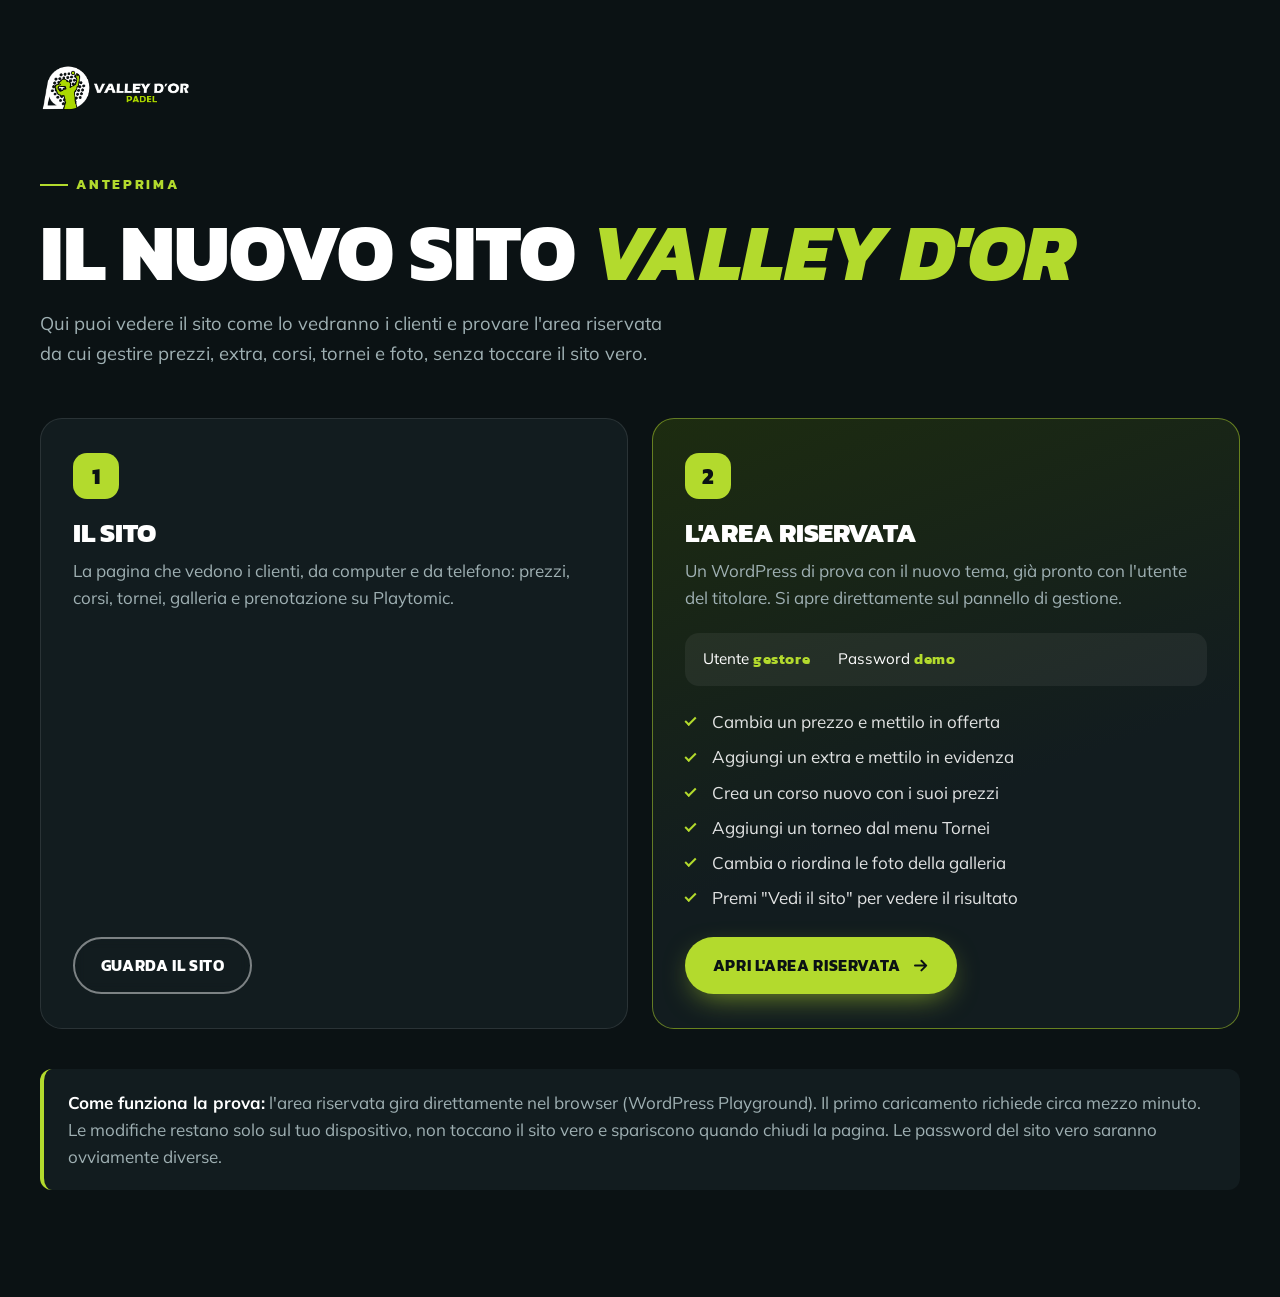
==== demo.html @ 62b8a95c "Anteprima per il proprietario: pagina demo e area riservata su Playground - demo.html: pagina da man" ====
<!doctype html>
<html lang="it">
<head>
  <meta charset="utf-8">
  <meta name="viewport" content="width=device-width, initial-scale=1">
  <title>Valley d'Or – anteprima del nuovo sito</title>
  <meta name="robots" content="noindex">
  <meta name="theme-color" content="#0b1214">
  <link rel="icon" href="img/favicon.png">
  <link rel="preconnect" href="https://fonts.googleapis.com">
  <link rel="preconnect" href="https://fonts.gstatic.com" crossorigin>
  <link href="https://fonts.googleapis.com/css2?family=Kanit:ital,wght@0,500;0,700;0,800;1,800&family=Mulish:wght@400;600;700&display=swap" rel="stylesheet">
  <link rel="stylesheet" href="css/style.css">
  <style>
    body { background: var(--ink); color: var(--white); }
    .demo { padding: 60px 0 90px; }
    .demo__logo { height: 56px; width: auto; margin-bottom: 50px; }
    .demo h1 { font-size: clamp(2.6rem, 7vw, 5rem); font-weight: 800; margin-bottom: 1rem; }
    .demo h1 em { color: var(--lime); }
    .demo__lead { max-width: 640px; font-size: 1.15rem; color: var(--muted-dark); margin: 0 0 50px; }
    .demo__grid { display: grid; grid-template-columns: repeat(auto-fit, minmax(300px, 1fr)); gap: 24px; }
    .demo__card {
      display: flex; flex-direction: column;
      padding: 34px 32px;
      border-radius: var(--radius);
      background: var(--ink-2);
      border: 1px solid var(--line);
    }
    .demo__card--hot { border-color: rgba(179, 218, 45, .5); background: linear-gradient(160deg, #1d2c10 0%, var(--ink-2) 60%); }
    .demo__num {
      display: grid; place-items: center;
      width: 46px; height: 46px; margin-bottom: 20px;
      border-radius: 14px;
      background: var(--lime); color: var(--ink);
      font: 800 1.4rem/1 var(--font-head);
    }
    .demo__card h2 { font-size: 1.7rem; margin-bottom: .6rem; }
    .demo__card p { color: var(--muted-dark); margin: 0 0 1.4rem; }
    .demo__card .btn { align-self: flex-start; margin-top: auto; }
    .demo__cred {
      display: flex; flex-wrap: wrap; gap: 10px 28px;
      margin: 0 0 1.4rem; padding: 14px 18px;
      border-radius: 14px;
      background: rgba(255, 255, 255, .06);
      font-size: .95rem;
    }
    .demo__cred b { color: var(--lime); font-family: var(--font-head); letter-spacing: .04em; }
    .demo__try { margin: 0 0 1.6rem; padding: 0; list-style: none; display: grid; gap: 8px; }
    .demo__try li { position: relative; padding-left: 1.6em; color: rgba(255, 255, 255, .88); }
    .demo__try li::before {
      content: ""; position: absolute; left: 0; top: .55em;
      width: 11px; height: 6px;
      border-left: 2.5px solid var(--lime); border-bottom: 2.5px solid var(--lime);
      transform: rotate(-45deg);
    }
    .demo__note {
      margin-top: 40px; padding: 20px 24px;
      border-left: 4px solid var(--lime); border-radius: 12px;
      background: var(--ink-2); color: var(--muted-dark);
    }
    .demo__note strong { color: var(--white); }
  </style>
</head>
<body>
  <main class="demo">
    <div class="wrap">
      <img src="img/logo.png" alt="Valley d'Or Padel" class="demo__logo">
      <p class="eyebrow" style="color: var(--lime)">Anteprima</p>
      <h1>Il nuovo sito <em>Valley d'Or</em></h1>
      <p class="demo__lead">Qui puoi vedere il sito come lo vedranno i clienti e provare l'area riservata da cui gestire prezzi, extra, corsi, tornei e foto, senza toccare il sito vero.</p>

      <div class="demo__grid">
        <section class="demo__card">
          <span class="demo__num">1</span>
          <h2>Il sito</h2>
          <p>La pagina che vedono i clienti, da computer e da telefono: prezzi, corsi, tornei, galleria e prenotazione su Playtomic.</p>
          <a href="index.html" class="btn btn--ghost">Guarda il sito</a>
        </section>

        <section class="demo__card demo__card--hot">
          <span class="demo__num">2</span>
          <h2>L'area riservata</h2>
          <p>Un WordPress di prova con il nuovo tema, già pronto con l'utente del titolare. Si apre direttamente sul pannello di gestione.</p>
          <div class="demo__cred">
            <span>Utente <b>gestore</b></span>
            <span>Password <b>demo</b></span>
          </div>
          <ul class="demo__try">
            <li>Cambia un prezzo e mettilo in offerta</li>
            <li>Aggiungi un extra e mettilo in evidenza</li>
            <li>Crea un corso nuovo con i suoi prezzi</li>
            <li>Aggiungi un torneo dal menu Tornei</li>
            <li>Cambia o riordina le foto della galleria</li>
            <li>Premi "Vedi il sito" per vedere il risultato</li>
          </ul>
          <a href="https://playground.wordpress.net/?blueprint-url=https://ndoga.github.io/valleydor/demo/blueprint.json" class="btn btn--lime" target="_blank" rel="noopener">
            Apri l'area riservata
            <svg viewBox="0 0 24 24" aria-hidden="true"><path d="M5 12h14M13 6l6 6-6 6"/></svg>
          </a>
        </section>
      </div>

      <p class="demo__note"><strong>Come funziona la prova:</strong> l'area riservata gira direttamente nel browser (WordPress Playground). Il primo caricamento richiede circa mezzo minuto. Le modifiche restano solo sul tuo dispositivo, non toccano il sito vero e spariscono quando chiudi la pagina. Le password del sito vero saranno ovviamente diverse.</p>
    </div>
  </main>
</body>
</html>
---- css/style.css ----
/* ==========================================================
   Valley d'Or Padel – stile (anteprima statica, copia di valleydor-padel/style.css)
   ========================================================== */


:root {
  --lime: #b3da2d;
  --lime-dark: #93b81c;
  --ink: #0b1214;
  --ink-2: #121c1f;
  --ink-3: #1b282c;
  --sea: #1f6fb2;
  --paper: #f5f7f0;
  --white: #ffffff;
  --muted: #5d6b6e;
  --muted-dark: #9fb0b3;
  --line: rgba(255, 255, 255, .1);
  --radius: 22px;
  --ease: cubic-bezier(.22, 1, .36, 1);
  --font-head: "Kanit", system-ui, sans-serif;
  --font-body: "Mulish", system-ui, sans-serif;
}

*, *::before, *::after { box-sizing: border-box; }

html { scroll-behavior: smooth; scroll-padding-top: 80px; }

body {
  margin: 0;
  font-family: var(--font-body);
  font-size: 17px;
  line-height: 1.6;
  color: var(--ink);
  background: var(--paper);
  -webkit-font-smoothing: antialiased;
  overflow-x: hidden;
}

img { max-width: 100%; display: block; }
a { color: inherit; }

h1, h2, h3 {
  font-family: var(--font-head);
  line-height: 1.02;
  margin: 0;
  text-transform: uppercase;
  letter-spacing: -.01em;
}

h2 { font-size: clamp(2.2rem, 5vw, 4rem); font-weight: 800; }
h2 em, h1 em { font-style: italic; color: var(--lime); }
h3 { font-size: 1.35rem; font-weight: 700; }

.wrap { width: min(1200px, 100% - 40px); margin-inline: auto; }

.eyebrow {
  display: inline-flex;
  align-items: center;
  gap: .6em;
  margin: 0 0 1rem;
  font-family: var(--font-head);
  font-weight: 700;
  font-size: .85rem;
  letter-spacing: .2em;
  text-transform: uppercase;
  color: var(--lime-dark);
}
.eyebrow::before { content: ""; width: 28px; height: 2px; background: currentColor; }
.eyebrow--center { display: flex; justify-content: center; }
.eyebrow .dot { display: none; }

/* ---------- pulsanti ---------- */
.btn {
  --bg: transparent;
  display: inline-flex;
  align-items: center;
  justify-content: center;
  gap: .6em;
  padding: .85em 1.6em;
  border-radius: 999px;
  border: 2px solid transparent;
  background: var(--bg);
  font-family: var(--font-head);
  font-weight: 700;
  font-size: 1rem;
  letter-spacing: .04em;
  text-transform: uppercase;
  text-decoration: none;
  cursor: pointer;
  transition: transform .35s var(--ease), background .3s, color .3s, box-shadow .35s;
  will-change: transform;
}
.btn svg { width: 1.2em; height: 1.2em; fill: none; stroke: currentColor; stroke-width: 2.5; stroke-linecap: round; stroke-linejoin: round; transition: transform .35s var(--ease); }
.btn svg.ico-fill { fill: currentColor; stroke: none; }
.btn:hover svg:not(.ico-fill) { transform: translateX(4px); }
.btn:hover { transform: translateY(-3px); }

.btn--lime { --bg: var(--lime); color: var(--ink); box-shadow: 0 10px 30px -10px rgba(179, 218, 45, .7); }
.btn--lime:hover { --bg: #c4ea3c; box-shadow: 0 16px 40px -10px rgba(179, 218, 45, .9); }
.btn--ghost { color: var(--white); border-color: rgba(255, 255, 255, .45); backdrop-filter: blur(6px); }
.btn--ghost:hover { border-color: var(--white); background: rgba(255, 255, 255, .08); }
.btn--ghost-dark { color: var(--ink); border-color: rgba(11, 18, 20, .25); }
.btn--ghost-dark:hover { border-color: var(--ink); }
.btn--big { font-size: 1.1rem; padding: 1em 1.9em; }

/* ---------- header ---------- */
.header {
  position: fixed;
  inset: 0 0 auto;
  z-index: 50;
  transition: background .4s, box-shadow .4s, transform .4s var(--ease);
}
.header.is-scrolled {
  background: rgba(11, 18, 20, .82);
  backdrop-filter: blur(14px);
  box-shadow: 0 1px 0 var(--line);
}
.header.is-hidden { transform: translateY(-100%); }

.header__inner { display: flex; align-items: center; justify-content: space-between; height: 84px; transition: height .4s; }
.header.is-scrolled .header__inner { height: 68px; }
.header__logo img { width: auto; height: 52px; transition: height .4s; }
.header.is-scrolled .header__logo img { height: 42px; }

.nav { display: flex; align-items: center; gap: 2rem; }
.nav a:not(.btn) {
  position: relative;
  color: var(--white);
  text-decoration: none;
  font-family: var(--font-head);
  font-weight: 500;
  text-transform: uppercase;
  letter-spacing: .06em;
  font-size: .95rem;
}
.nav a:not(.btn)::after {
  content: "";
  position: absolute;
  left: 0; right: 0; bottom: -6px;
  height: 2px;
  background: var(--lime);
  transform: scaleX(0);
  transform-origin: right;
  transition: transform .4s var(--ease);
}
.nav a:not(.btn):hover::after,
.nav a.is-active::after { transform: scaleX(1); transform-origin: left; }
.nav__cta { padding: .6em 1.4em; }

.burger { display: none; }

/* ---------- hero ---------- */
.hero {
  position: relative;
  min-height: 100vh;
  min-height: 100svh;
  display: flex;
  align-items: center;
  color: var(--white);
  overflow: hidden;
  background: var(--ink);
}
.hero__bg { position: absolute; inset: -10% 0 0; }
.hero__bg img {
  width: 100%; height: 100%;
  object-fit: cover;
  animation: kenburns 22s ease-out both;
}
@keyframes kenburns { from { transform: scale(1.18); } to { transform: scale(1); } }

.hero__shade {
  position: absolute; inset: 0;
  background:
    linear-gradient(90deg, rgba(11, 18, 20, .92) 0%, rgba(11, 18, 20, .6) 45%, rgba(11, 18, 20, .15) 100%),
    linear-gradient(0deg, rgba(11, 18, 20, .85) 0%, transparent 35%);
}

.hero__content { position: relative; padding-block: 140px 110px; }

.hero__eyebrow { color: var(--lime); opacity: 0; animation: fadeUp .9s .2s var(--ease) forwards; }
.hero__eyebrow::before { display: none; }
.hero__eyebrow .dot {
  display: inline-block; width: 9px; height: 9px; border-radius: 50%;
  background: var(--lime);
  box-shadow: 0 0 0 0 rgba(179, 218, 45, .7);
  animation: pulse 2s infinite;
}
@keyframes pulse { 70% { box-shadow: 0 0 0 12px rgba(179, 218, 45, 0); } 100% { box-shadow: 0 0 0 0 rgba(179, 218, 45, 0); } }

.hero__title { font-weight: 800; margin-bottom: 1.8rem; }

/* Il nome: grande, lettera per lettera, "d'Or" verde con riflesso */
.hero__name {
  display: block;
  font-size: clamp(3.6rem, 13.5vw, 12rem);
  line-height: .86;
  letter-spacing: -.025em;
}
.hero__name .w {
  display: inline-block;
  overflow: hidden;
  padding: .02em .1em .06em 0;
  margin-right: -.1em;
  white-space: nowrap;
  vertical-align: bottom;
}
.hero__name .ch {
  display: inline-block;
  transform: translateY(105%) rotate(10deg);
  transform-origin: left bottom;
  animation: charUp 1s var(--ease) forwards;
  animation-delay: calc(.3s + var(--i) * 55ms);
}
@keyframes charUp { to { transform: none; } }

.hero__name .w--or { font-style: italic; }
.hero__name .w--or .ch {
  color: transparent;
  background: linear-gradient(105deg, var(--lime) 0%, var(--lime) 40%, #f3ffc2 50%, var(--lime) 60%, var(--lime) 100%);
  background-size: 300% 100%;
  background-position: 100% 0;
  -webkit-background-clip: text;
          background-clip: text;
  text-shadow: none;
  animation: charUp 1s var(--ease) forwards, shine 5s 2s ease-in-out infinite;
  animation-delay: calc(.3s + var(--i) * 55ms), calc(1.8s + var(--i) * 70ms);
}
@keyframes shine { 0%, 55% { background-position: 100% 0; } 100% { background-position: 0 0; } }

/* Lo slogan sotto il nome */
.hero__tag {
  display: block;
  margin-top: .35em;
  font-size: clamp(1.7rem, 4.4vw, 3.6rem);
  line-height: 1;
}
.hero__tag em { color: var(--lime); }
.hero__title .line { display: block; overflow: hidden; padding-bottom: .06em; }
.hero__title .line > span { display: inline-block; transform: translateY(110%); animation: lineUp 1.1s 1s var(--ease) forwards; }
@keyframes lineUp { to { transform: none; } }

/* Linea verde che si disegna sotto lo slogan */
.hero__tag::after {
  content: "";
  display: block;
  width: 120px;
  height: 5px;
  margin-top: .45em;
  border-radius: 3px;
  background: var(--lime);
  transform: scaleX(0);
  transform-origin: left;
  animation: grow .9s 1.4s var(--ease) forwards;
}
@keyframes grow { to { transform: scaleX(1); } }

.sr-only {
  position: absolute !important;
  width: 1px; height: 1px;
  overflow: hidden;
  clip: rect(0 0 0 0);
  white-space: nowrap;
}

.hero__lead {
  max-width: 34rem;
  font-size: 1.2rem;
  color: rgba(255, 255, 255, .85);
  margin: 0 0 2.2rem;
  opacity: 0;
  animation: fadeUp 1s 1.4s var(--ease) forwards;
}
.hero__actions { display: flex; flex-wrap: wrap; gap: 1rem; }
.hero .hero__actions { opacity: 0; animation: fadeUp 1s 1.6s var(--ease) forwards; }

@keyframes fadeUp { from { opacity: 0; transform: translateY(24px); } to { opacity: 1; transform: none; } }

/* pallina che rimbalza */
.ball {
  position: absolute;
  right: 12%;
  bottom: 18%;
  width: 64px; height: 64px;
  border-radius: 50%;
  background:
    radial-gradient(circle at 30% 30%, #e6ff7a, var(--lime) 45%, #7fa311 100%);
  box-shadow: inset -6px -8px 14px rgba(0, 0, 0, .25), 0 30px 40px -12px rgba(0, 0, 0, .6);
  animation: bounce 1.6s cubic-bezier(.5, 0, .5, 1) infinite;
}
.ball::before, .ball::after {
  content: "";
  position: absolute;
  inset: 6px;
  border-radius: 50%;
  border: 3px solid rgba(255, 255, 255, .85);
  clip-path: inset(0 55% 0 0);
}
.ball::after { clip-path: inset(0 0 0 55%); }
@keyframes bounce {
  0%, 100% { transform: translateY(0) scale(1.08, .92); }
  10% { transform: translateY(-20px) scale(.96, 1.04); }
  50% { transform: translateY(-180px) rotate(180deg); }
}

.scroll-hint {
  position: absolute;
  left: 50%; bottom: 28px;
  width: 26px; height: 42px;
  margin-left: -13px;
  border: 2px solid rgba(255, 255, 255, .6);
  border-radius: 14px;
}
.scroll-hint span {
  position: absolute; left: 50%; top: 8px;
  width: 4px; height: 8px; margin-left: -2px;
  border-radius: 2px;
  background: var(--lime);
  animation: scrollHint 1.8s infinite;
}
@keyframes scrollHint { 0% { opacity: 0; transform: translateY(0); } 30% { opacity: 1; } 100% { opacity: 0; transform: translateY(14px); } }

/* ---------- marquee ---------- */
.marquee {
  background: var(--lime);
  color: var(--ink);
  overflow: hidden;
  padding: 18px 0;
  transform: rotate(-1.5deg) scale(1.03);
  margin-top: -14px;
  position: relative;
  z-index: 2;
}
.marquee__track {
  display: flex;
  align-items: center;
  gap: 2.4rem;
  width: max-content;
  animation: marquee 28s linear infinite;
}
.marquee span {
  font-family: var(--font-head);
  font-weight: 800;
  font-style: italic;
  font-size: clamp(1.6rem, 3.5vw, 2.6rem);
  text-transform: uppercase;
  line-height: 1;
  white-space: nowrap;
}
.marquee i { width: 14px; height: 14px; border-radius: 50%; background: var(--ink); flex: none; }
@keyframes marquee { to { transform: translateX(-50%); } }

/* ---------- sezioni ---------- */
.section { padding-block: clamp(80px, 12vw, 150px); position: relative; }
.section--dark { background: var(--ink); color: var(--white); }
.section--dark .eyebrow { color: var(--lime); }

.section__head { max-width: 760px; margin-bottom: clamp(40px, 6vw, 70px); }
.section__sub { color: var(--muted-dark); font-size: 1.1rem; margin: 1.2rem 0 0; }

/* statistiche */
.stats {
  display: grid;
  grid-template-columns: repeat(4, 1fr);
  gap: 1px;
  background: rgba(11, 18, 20, .1);
  border-radius: var(--radius);
  overflow: hidden;
  margin-bottom: 60px;
}
.stat { background: var(--paper); padding: 34px 26px; }
.stat strong {
  display: block;
  font-family: var(--font-head);
  font-weight: 800;
  font-size: clamp(2.6rem, 5vw, 4rem);
  line-height: 1;
  color: var(--ink);
}
.stat span { color: var(--muted); font-weight: 600; }

/* caratteristiche */
.features { display: grid; grid-template-columns: repeat(3, 1fr); gap: 24px; }
.feature {
  background: var(--white);
  border-radius: var(--radius);
  padding: 36px 32px;
  border: 1px solid rgba(11, 18, 20, .06);
  transition: transform .5s var(--ease), box-shadow .5s var(--ease);
}
.feature:hover { transform: translateY(-8px); box-shadow: 0 30px 60px -30px rgba(11, 18, 20, .35); }
.feature__icon {
  width: 64px; height: 64px;
  display: grid; place-items: center;
  border-radius: 18px;
  background: var(--ink);
  margin-bottom: 26px;
  transition: transform .5s var(--ease), background .4s;
}
.feature:hover .feature__icon { transform: rotate(-8deg) scale(1.08); background: var(--lime); }
.feature__icon svg { width: 32px; height: 32px; fill: none; stroke: var(--lime); stroke-width: 2.6; stroke-linecap: round; stroke-linejoin: round; transition: stroke .4s; }
.feature:hover .feature__icon svg { stroke: var(--ink); }
.feature h3 { margin-bottom: .6rem; }
.feature p { color: var(--muted); margin: 0; }

.tags { display: flex; flex-wrap: wrap; gap: 8px; list-style: none; padding: 0; margin: 18px 0 0; }
.tags li {
  padding: .3em .9em;
  border-radius: 999px;
  background: rgba(179, 218, 45, .18);
  color: #4d6206;
  font-size: .85rem;
  font-weight: 700;
}

/* ---------- prezzi ---------- */
.prices { display: grid; grid-template-columns: 1fr 1fr 1.05fr; gap: 24px; align-items: stretch; }

.price {
  position: relative;
  display: flex;
  flex-direction: column;
  padding: 40px 34px;
  border-radius: var(--radius);
  background: var(--ink-2);
  border: 1px solid var(--line);
  transform-style: preserve-3d;
  transition: transform .2s ease-out, border-color .4s;
}
.price:hover { border-color: rgba(179, 218, 45, .5); }
.price--hot { background: linear-gradient(160deg, #1d2c10 0%, var(--ink-2) 60%); border-color: rgba(179, 218, 45, .45); }
.price__badge {
  position: absolute; top: 22px; right: 22px;
  padding: .3em .9em;
  border-radius: 999px;
  background: var(--lime);
  color: var(--ink);
  font-family: var(--font-head);
  font-weight: 700;
  font-size: .78rem;
  text-transform: uppercase;
  letter-spacing: .06em;
}
.price__time { margin: 0; font-family: var(--font-head); font-weight: 700; text-transform: uppercase; letter-spacing: .12em; color: var(--muted-dark); }
.price__amount { margin: .2em 0 0; font-family: var(--font-head); font-weight: 800; font-size: 1.8rem; line-height: 1; color: var(--lime); }
.price__amount span { font-size: 5.5rem; color: var(--white); letter-spacing: -.03em; }
.price__per { margin: .6em 0 1.4em; color: var(--muted-dark); }
.price__per strong { color: var(--white); }
.price__list { list-style: none; padding: 1.4em 0 0; margin: 0 0 2em; border-top: 1px solid var(--line); flex: 1; }
.price__list li { padding: .3em 0 .3em 1.8em; position: relative; }
.price__list li::before {
  content: "";
  position: absolute; left: 0; top: .75em;
  width: 12px; height: 7px;
  border-left: 2.5px solid var(--lime);
  border-bottom: 2.5px solid var(--lime);
  transform: rotate(-45deg);
}

.extras {
  padding: 40px 34px;
  border-radius: var(--radius);
  background: var(--lime);
  color: var(--ink);
}
.extras h3 { font-size: 1.8rem; margin-bottom: 1rem; }
.extras ul { list-style: none; padding: 0; margin: 0; }
.extras li {
  display: flex; justify-content: space-between; gap: 1rem;
  padding: .9em 0;
  border-bottom: 1.5px dashed rgba(11, 18, 20, .25);
  font-weight: 700;
}
.extras b { font-family: var(--font-head); font-size: 1.2rem; }
.extras__note { margin: 1.4em 0 0; font-weight: 600; }

/* ---------- corsi ---------- */
.corsi { display: grid; grid-template-columns: .9fr 1.1fr; gap: clamp(40px, 7vw, 100px); align-items: center; }
.corsi__media { position: relative; }
.corsi__media img {
  width: 100%;
  aspect-ratio: 4 / 5;
  object-fit: cover;
  border-radius: var(--radius);
}
.corsi__media::before {
  content: "";
  position: absolute;
  inset: 24px -24px -24px 24px;
  border: 2px solid var(--lime);
  border-radius: var(--radius);
  z-index: -1;
}
.corsi__badge {
  position: absolute;
  left: -20px; bottom: 40px;
  padding: 18px 24px;
  border-radius: 18px;
  background: var(--ink);
  color: var(--white);
  box-shadow: 0 20px 40px -15px rgba(0, 0, 0, .5);
  animation: float 5s ease-in-out infinite;
}
.corsi__badge strong { display: block; font-family: var(--font-head); font-size: 2rem; line-height: 1; color: var(--lime); }
.corsi__badge span { font-size: .9rem; font-weight: 600; }
@keyframes float { 50% { transform: translateY(-12px); } }

.accordion { display: grid; gap: 12px; margin-bottom: 36px; }
.acc {
  border-radius: 18px;
  background: var(--white);
  border: 1px solid rgba(11, 18, 20, .08);
  overflow: hidden;
  transition: box-shadow .4s;
}
.acc[open] { box-shadow: 0 20px 40px -25px rgba(11, 18, 20, .35); }
.acc summary {
  display: flex; align-items: center; justify-content: space-between; gap: 1rem;
  padding: 22px 26px;
  cursor: pointer;
  list-style: none;
  font-family: var(--font-head);
  font-weight: 700;
  font-size: 1.2rem;
  text-transform: uppercase;
}
.acc summary::-webkit-details-marker { display: none; }
.acc summary i {
  position: relative;
  flex: none;
  width: 34px; height: 34px;
  border-radius: 50%;
  background: var(--paper);
  transition: background .3s, transform .4s var(--ease);
}
.acc summary i::before, .acc summary i::after {
  content: "";
  position: absolute; left: 50%; top: 50%;
  width: 12px; height: 2.5px; margin: -1.25px 0 0 -6px;
  background: var(--ink);
  border-radius: 2px;
}
.acc summary i::after { transform: rotate(90deg); transition: transform .4s var(--ease); }
.acc[open] summary i { background: var(--lime); transform: rotate(180deg); }
.acc[open] summary i::after { transform: rotate(0); }
.acc__body { padding: 0 26px 24px; color: var(--muted); }
.acc__body p { margin: 0; }
.acc__price { margin-top: 14px !important; color: var(--ink); }
.acc__price b { font-family: var(--font-head); font-size: 1.6rem; color: var(--ink); }

.corsi__cta p { font-weight: 700; margin: 0 0 1rem; }

/* ---------- galleria ---------- */
.gallery {
  display: grid;
  grid-template-columns: repeat(4, 1fr);
  grid-auto-rows: 220px;
  grid-auto-flow: dense;
  gap: 14px;
}
.gallery__item {
  position: relative;
  overflow: hidden;
  border-radius: 16px;
  cursor: zoom-in;
}
.gallery__item--wide { grid-column: span 2; }
.gallery__item--tall { grid-row: span 2; }
.gallery__item img { width: 100%; height: 100%; object-fit: cover; transition: transform 1s var(--ease), filter .6s; }
.gallery__item::after {
  content: "+";
  position: absolute; inset: auto 16px 16px auto;
  width: 44px; height: 44px;
  display: grid; place-items: center;
  border-radius: 50%;
  background: var(--lime);
  color: var(--ink);
  font: 700 1.6rem/1 var(--font-head);
  transform: scale(0);
  transition: transform .45s var(--ease);
}
.gallery__item:hover img { transform: scale(1.08); }
.gallery__item:hover::after { transform: scale(1); }

/* lightbox */
.lightbox {
  position: fixed; inset: 0; z-index: 100;
  display: grid; place-items: center;
  padding: 60px 20px;
  background: rgba(5, 9, 10, .94);
  backdrop-filter: blur(8px);
  animation: fadeIn .3s;
}
.lightbox[hidden] { display: none; }
.lightbox img { max-height: 86vh; width: auto; border-radius: 12px; animation: zoomIn .45s var(--ease); }
.lightbox button {
  position: absolute;
  border: 0;
  background: rgba(255, 255, 255, .1);
  color: var(--white);
  width: 52px; height: 52px;
  border-radius: 50%;
  font-size: 2rem;
  line-height: 1;
  cursor: pointer;
  transition: background .3s;
}
.lightbox button:hover { background: var(--lime); color: var(--ink); }
.lightbox__close { top: 20px; right: 20px; }
.lightbox__prev { left: 20px; top: 50%; margin-top: -26px; }
.lightbox__next { right: 20px; top: 50%; margin-top: -26px; }
@keyframes fadeIn { from { opacity: 0; } }
@keyframes zoomIn { from { opacity: 0; transform: scale(.92); } }

/* ---------- sponsor ---------- */
.sponsors { padding: 70px 0; background: var(--ink-2); color: var(--white); overflow: hidden; }
.sponsors .eyebrow { color: var(--lime); margin-bottom: 34px; }
.sponsors__rail {
  -webkit-mask-image: linear-gradient(90deg, transparent, #000 10%, #000 90%, transparent);
          mask-image: linear-gradient(90deg, transparent, #000 10%, #000 90%, transparent);
}
.sponsors__track { display: flex; gap: 20px; width: max-content; animation: marquee 60s linear infinite; }
.sponsors__rail:hover .sponsors__track { animation-play-state: paused; }
.sponsors__track img {
  height: 90px; width: auto;
  border-radius: 12px;
  filter: grayscale(.6);
  opacity: .85;
  transition: filter .4s, opacity .4s, transform .4s var(--ease);
}
.sponsors__track img:hover { filter: none; opacity: 1; transform: scale(1.04); }

/* ---------- dove siamo ---------- */
.dove { display: grid; grid-template-columns: 1fr 1.1fr; gap: clamp(40px, 6vw, 80px); align-items: center; }
.contacts { list-style: none; padding: 0; margin: 0 0 36px; display: grid; gap: 22px; }
.contacts li { display: flex; gap: 18px; align-items: flex-start; font-weight: 600; font-size: 1.05rem; }
.contacts svg {
  flex: none;
  width: 48px; height: 48px;
  padding: 12px;
  border-radius: 14px;
  background: var(--ink);
  fill: none; stroke: var(--lime); stroke-width: 2; stroke-linecap: round; stroke-linejoin: round;
}
.contacts small { display: block; color: var(--muted); font-weight: 700; text-transform: uppercase; letter-spacing: .12em; font-size: .75rem; }
.contacts a { text-decoration: none; border-bottom: 2px solid var(--lime); }

.dove__map {
  border-radius: var(--radius);
  overflow: hidden;
  aspect-ratio: 1 / 1;
  box-shadow: 0 40px 80px -40px rgba(11, 18, 20, .5);
  background: var(--ink-3);
}
.dove__map iframe { width: 100%; height: 100%; border: 0; filter: saturate(.8) contrast(1.05); }

/* ---------- CTA finale ---------- */
.cta {
  position: relative;
  overflow: hidden;
  padding-block: clamp(100px, 16vw, 200px);
  color: var(--white);
  text-align: center;
  background: var(--ink);
}
.cta__bg { position: absolute; inset: -20% 0; }
.cta__bg img { width: 100%; height: 100%; object-fit: cover; opacity: .35; }
.cta__inner { position: relative; }
.cta h2 { font-size: clamp(2.6rem, 7vw, 6rem); }
.cta p { font-size: 1.2rem; color: rgba(255, 255, 255, .8); margin: 1rem 0 2.2rem; }

/* ---------- footer ---------- */
.footer { background: #070c0d; color: var(--muted-dark); padding: 60px 0 30px; }
.footer__inner { display: flex; flex-wrap: wrap; align-items: center; justify-content: space-between; gap: 30px; padding-bottom: 30px; border-bottom: 1px solid var(--line); }
.footer__logo { height: 56px; width: auto; }
.footer__nav { display: flex; flex-wrap: wrap; gap: 24px; }
.footer__nav a { text-decoration: none; font-weight: 600; transition: color .3s; }
.footer__nav a:hover { color: var(--lime); }
.footer__social { display: flex; gap: 12px; }
.footer__social a {
  width: 46px; height: 46px;
  display: grid; place-items: center;
  border-radius: 50%;
  border: 1px solid var(--line);
  transition: background .3s, border-color .3s, transform .4s var(--ease);
}
.footer__social a:hover { background: var(--lime); border-color: var(--lime); transform: translateY(-4px); }
.footer__social svg { width: 20px; height: 20px; fill: none; stroke: var(--white); stroke-width: 2; stroke-linecap: round; stroke-linejoin: round; }
.footer__social .ico-fill { fill: var(--white); stroke: none; }
.footer__social a:hover svg { stroke: var(--ink); }
.footer__social a:hover .ico-fill { fill: var(--ink); }
.footer__bottom p { margin: 24px 0 0; font-size: .9rem; }

/* ---------- pulsante fisso mobile ---------- */
.fab { display: none; }

/* ---------- animazioni allo scorrimento ---------- */
.reveal { opacity: 0; transform: translateY(40px); transition: opacity 1s var(--ease), transform 1s var(--ease); }
.reveal.is-in { opacity: 1; transform: none; }

/* ==========================================================
   Responsive
   ========================================================== */
@media (max-width: 1000px) {
  .prices { grid-template-columns: 1fr 1fr; }
  .extras { grid-column: 1 / -1; }
  .features { grid-template-columns: 1fr; }
  .stats { grid-template-columns: repeat(2, 1fr); }
  .gallery { grid-template-columns: repeat(2, 1fr); grid-auto-rows: 180px; }
}

@media (max-width: 860px) {
  .burger {
    display: grid;
    gap: 5px;
    position: relative;
    z-index: 2;
    width: 46px; height: 46px;
    place-content: center;
    border: 0;
    border-radius: 50%;
    background: var(--lime);
    cursor: pointer;
  }
  .burger span { width: 20px; height: 2.5px; border-radius: 2px; background: var(--ink); transition: transform .4s var(--ease), opacity .3s; }
  .burger[aria-expanded="true"] span:nth-child(1) { transform: translateY(7.5px) rotate(45deg); }
  .burger[aria-expanded="true"] span:nth-child(2) { opacity: 0; }
  .burger[aria-expanded="true"] span:nth-child(3) { transform: translateY(-7.5px) rotate(-45deg); }

  .nav {
    position: fixed;
    inset: 0;
    flex-direction: column;
    justify-content: center;
    gap: 1.6rem;
    background: var(--ink);
    clip-path: circle(0 at calc(100% - 43px) 42px);
    transition: clip-path .7s var(--ease);
  }
  .nav.is-open { clip-path: circle(150% at calc(100% - 43px) 42px); }
  .nav a:not(.btn) { font-size: 2rem; font-weight: 800; }
  .nav__cta { font-size: 1.2rem; margin-top: 1rem; }

  .corsi, .dove { grid-template-columns: 1fr; }
  .corsi__media { max-width: 460px; margin-right: 24px; }
  .corsi__badge { left: 16px; }
  .ball { width: 44px; height: 44px; right: 8%; bottom: 14%; }
  .ball::before, .ball::after { inset: 4px; border-width: 2px; }

  .fab {
    display: block;
    position: fixed;
    left: 16px; right: 16px; bottom: 16px;
    z-index: 40;
    padding: 1em;
    border-radius: 999px;
    background: var(--lime);
    color: var(--ink);
    text-align: center;
    text-decoration: none;
    font-family: var(--font-head);
    font-weight: 700;
    text-transform: uppercase;
    letter-spacing: .05em;
    box-shadow: 0 14px 30px -10px rgba(0, 0, 0, .5);
    transform: translateY(140%);
    transition: transform .5s var(--ease);
  }
  .fab.is-visible { transform: none; }
  .footer { padding-bottom: 100px; }
}

@media (max-width: 560px) {
  body { font-size: 16px; }
  .wrap { width: calc(100% - 32px); }
  .header__logo img { height: 42px; }
  .hero__content { padding-block: 120px 120px; }
  .hero__name { font-size: 21vw; }
  .ball { display: none; }
  .hero__lead { font-size: 1.05rem; }
  .hero .btn--big { width: 100%; }
  .prices { grid-template-columns: 1fr; }
  .stat { padding: 24px 18px; }
  .gallery { grid-auto-rows: 140px; gap: 10px; }
  .gallery__item--wide { grid-column: span 2; }
  .sponsors__track img { height: 64px; }
  .lightbox__prev, .lightbox__next { top: auto; bottom: 20px; margin: 0; }
}

@media (prefers-reduced-motion: reduce) {
  *, *::before, *::after { animation-duration: .01ms !important; animation-iteration-count: 1 !important; transition-duration: .01ms !important; }
  .reveal { opacity: 1; transform: none; }
  html { scroll-behavior: auto; }
}

/* ==========================================================
   WordPress: barra di amministrazione, pagine interne, modulo
   ========================================================== */
.admin-bar .header { top: 32px; }
@media (max-width: 782px) { .admin-bar .header { top: 46px; } }
.custom-logo-link img { height: 52px; width: auto; }

.is-inner .header { background: rgba(11, 18, 20, .95); }

.inner__head {
  background: var(--ink);
  color: var(--white);
  padding: 160px 0 70px;
}
.inner__head .eyebrow { color: var(--lime); }
.inner__head h1 { font-size: clamp(2.4rem, 6vw, 4.6rem); font-weight: 800; }
.inner__body { padding-block: 70px 110px; }

.entry { max-width: 780px; }
.entry__img img { border-radius: var(--radius); margin-bottom: 30px; width: 100%; height: auto; }
.entry__date { color: var(--muted); font-weight: 700; font-size: .85rem; text-transform: uppercase; letter-spacing: .12em; margin: 0 0 .6rem; }
.entry__content { font-size: 1.1rem; }
.entry__content h2 { font-size: 2rem; margin: 2rem 0 1rem; }
.entry__content h3 { margin: 1.6rem 0 .8rem; }
.entry__content a { color: var(--ink); text-decoration-color: var(--lime); text-decoration-thickness: 3px; }
.entry__content img { height: auto; border-radius: 14px; }
.entry__content .wp-block-gallery img { border-radius: 10px; }

.cards { display: grid; grid-template-columns: repeat(auto-fill, minmax(300px, 1fr)); gap: 24px; }
.card {
  display: flex; flex-direction: column;
  background: var(--white);
  border-radius: var(--radius);
  overflow: hidden;
  text-decoration: none;
  border: 1px solid rgba(11, 18, 20, .06);
  transition: transform .5s var(--ease), box-shadow .5s var(--ease);
}
.card:hover { transform: translateY(-6px); box-shadow: 0 30px 60px -30px rgba(11, 18, 20, .35); }
.card img { width: 100%; aspect-ratio: 16 / 10; object-fit: cover; }
.card__body { padding: 24px 26px 28px; }
.card h2 { font-size: 1.4rem; margin-bottom: .5rem; }
.card p { color: var(--muted); margin: 0; }
.pager .nav-links { display: flex; gap: 8px; margin-top: 40px; }
.pager .page-numbers {
  display: grid; place-items: center;
  min-width: 44px; height: 44px;
  border-radius: 999px;
  background: var(--white);
  text-decoration: none;
  font-weight: 700;
}
.pager .page-numbers.current { background: var(--lime); }

.dove__form { margin-top: 40px; }
.dove__form h3 { margin-bottom: 1rem; }
.dove__form input:not([type="submit"]):not([type="checkbox"]),
.dove__form textarea {
  width: 100%;
  padding: .9em 1.1em;
  border: 1.5px solid rgba(11, 18, 20, .15);
  border-radius: 14px;
  background: var(--white);
  font: inherit;
  transition: border-color .3s, box-shadow .3s;
}
.dove__form textarea { min-height: 130px; }
.dove__form input:focus, .dove__form textarea:focus { outline: 0; border-color: var(--lime-dark); box-shadow: 0 0 0 4px rgba(179, 218, 45, .25); }
.dove__form input[type="submit"] {
  padding: .9em 1.8em;
  border: 0;
  border-radius: 999px;
  background: var(--lime);
  font-family: var(--font-head);
  font-weight: 700;
  text-transform: uppercase;
  cursor: pointer;
}

/* ==========================================================
   Tornei, prezzi dei corsi, galleria completa, area riservata
   ========================================================== */
.section__head--row {
  display: flex;
  flex-wrap: wrap;
  align-items: flex-end;
  justify-content: space-between;
  gap: 24px;
  max-width: none;
}

.tornei { display: grid; grid-template-columns: repeat(auto-fit, minmax(300px, 1fr)); gap: 24px; }
.torneo-card {
  position: relative;
  display: grid;
  grid-template-columns: auto 1fr;
  gap: 22px;
  padding: 28px;
  border-radius: var(--radius);
  background: var(--ink-2);
  border: 1px solid var(--line);
  transition: transform .5s var(--ease), border-color .4s;
}
.torneo-card:hover { transform: translateY(-6px); border-color: rgba(179, 218, 45, .5); }
.torneo-card__link { position: absolute; inset: 0; z-index: 1; border-radius: inherit; }
.torneo-card__date {
  display: flex;
  flex-direction: column;
  align-items: center;
  justify-content: center;
  width: 78px;
  height: 86px;
  border-radius: 16px;
  background: var(--lime);
  color: var(--ink);
  font-family: var(--font-head);
  text-transform: uppercase;
  line-height: 1;
}
.torneo-card__date strong { font-size: 2.4rem; font-weight: 800; }
.torneo-card__date span { font-weight: 700; letter-spacing: .1em; font-size: .85rem; }
.torneo-card__cat {
  margin: 0 0 .4rem;
  color: var(--lime);
  font-family: var(--font-head);
  font-weight: 700;
  font-size: .8rem;
  letter-spacing: .14em;
  text-transform: uppercase;
}
.torneo-card h3 { font-size: 1.5rem; margin-bottom: .5rem; }
.torneo-card__meta { margin: 0 0 1.2rem; color: var(--muted-dark); }
.torneo-card__cta { position: relative; z-index: 2; padding: .6em 1.3em; font-size: .9rem; }

.tornei-vuoto {
  display: flex;
  flex-wrap: wrap;
  align-items: center;
  justify-content: space-between;
  gap: 24px;
  padding: 32px 34px;
  border-radius: var(--radius);
  border: 1px dashed rgba(179, 218, 45, .45);
  background: var(--ink-2);
}
.tornei-vuoto p { margin: 0; max-width: 620px; color: var(--muted-dark); }
.tornei-vuoto strong { display: block; color: var(--white); font-size: 1.15rem; margin-bottom: .3rem; }

.acc__prices { list-style: none; padding: 0; margin: 16px 0 0; }
.acc__prices li {
  display: flex;
  justify-content: space-between;
  gap: 1rem;
  padding: .55em 0;
  border-bottom: 1.5px dashed rgba(11, 18, 20, .15);
  color: var(--ink);
  font-weight: 600;
}
.acc__prices b { font-family: var(--font-head); font-size: 1.15rem; }

.gallery__item--extra { display: none; }
.gallery__more { margin: 34px 0 0; text-align: center; }

.footer__bottom { display: flex; flex-wrap: wrap; align-items: center; justify-content: space-between; gap: 12px 24px; }
.footer__bottom p { margin-top: 24px; }
.footer__login {
  display: inline-flex;
  align-items: center;
  gap: 8px;
  margin-top: 24px;
  color: var(--muted-dark);
  text-decoration: none;
  font-size: .9rem;
  font-weight: 600;
  transition: color .3s;
}
.footer__login svg { width: 16px; height: 16px; fill: none; stroke: currentColor; stroke-width: 2; stroke-linecap: round; stroke-linejoin: round; }
.footer__login:hover { color: var(--lime); }

.torneo-info {
  display: flex;
  flex-wrap: wrap;
  align-items: center;
  justify-content: space-between;
  gap: 20px;
  margin-bottom: 34px;
  padding: 24px 28px;
  border-radius: var(--radius);
  background: var(--ink);
  color: var(--white);
}
.torneo-info dl { display: flex; flex-wrap: wrap; gap: 14px 34px; margin: 0; }
.torneo-info dt { color: var(--lime); font-family: var(--font-head); font-weight: 700; font-size: .78rem; letter-spacing: .14em; text-transform: uppercase; }
.torneo-info dd { margin: 0; font-weight: 700; font-size: 1.05rem; }
.torneo-info__fine { margin: 0; color: var(--muted-dark); font-weight: 700; }

@media (max-width: 560px) {
  .torneo-card { grid-template-columns: 1fr; gap: 16px; padding: 22px; }
  .torneo-card__date { flex-direction: row; gap: 8px; width: auto; height: auto; padding: 10px 16px; justify-self: start; }
  .torneo-card__date strong { font-size: 1.6rem; }
}

/* ==========================================================
   Listini dal pannello: numero libero di tariffe, offerte, evidenza
   ========================================================== */
:root { --sale: #ff5a5f; }

.prices { grid-template-columns: repeat(auto-fit, minmax(270px, 1fr)); }
.prices .extras { grid-column: auto; }

.price__badges {
  position: absolute;
  top: 22px;
  right: 22px;
  display: flex;
  flex-wrap: wrap;
  justify-content: flex-end;
  gap: 6px;
  max-width: 70%;
}
.price__badges .price__badge { position: static; }
.price__badge--sale { background: var(--sale); color: var(--white); }
.price--sale { border-color: rgba(255, 90, 95, .45); }
.price__old { margin: .4em 0 -.3em; color: var(--muted-dark); font-weight: 700; }
.price__old del { text-decoration-color: var(--sale); text-decoration-thickness: 2px; }
.price--sale .price__amount span { color: var(--white); }
.price--sale .price__amount { color: var(--sale); }
.price__list:empty { display: none; }
.price__list:empty + .btn { margin-top: auto; }

.extras li { align-items: center; }
.extras li > span:first-child { display: flex; flex-wrap: wrap; align-items: center; gap: 6px; }
.extras__tag {
  display: inline-block;
  padding: .15em .65em;
  border-radius: 999px;
  background: var(--ink);
  color: var(--lime);
  font-family: var(--font-head);
  font-style: normal;
  font-size: .7rem;
  font-weight: 700;
  letter-spacing: .06em;
  text-transform: uppercase;
}
.extras__tag--sale { background: var(--sale); color: var(--white); }
.extras li.is-star { font-weight: 800; }
.extras__price { white-space: nowrap; text-align: right; }
.extras__price b { font-family: var(--font-head); font-size: 1.2rem; }
.extras__price del,
.acc__amount del { margin-right: .3em; opacity: .55; font-weight: 600; text-decoration-color: var(--sale); text-decoration-thickness: 2px; }
.extras__price small,
.acc__amount small { font-weight: 600; opacity: .7; }

.acc--star { border-color: rgba(179, 218, 45, .7); }
.acc summary > span { display: flex; flex-wrap: wrap; align-items: center; gap: 8px; }
.acc__tag {
  padding: .2em .7em;
  border-radius: 999px;
  background: var(--lime);
  color: var(--ink);
  font-style: normal;
  font-size: .72rem;
  letter-spacing: .06em;
}
.acc__prices li { align-items: baseline; }
.acc__prices li > span:first-child { display: inline-flex; align-items: center; gap: 6px; }
.acc__amount { white-space: nowrap; text-align: right; }
.acc__amount b { font-family: var(--font-head); font-size: 1.15rem; }
.acc__prices li.is-sale .acc__amount b { color: #c62f33; }
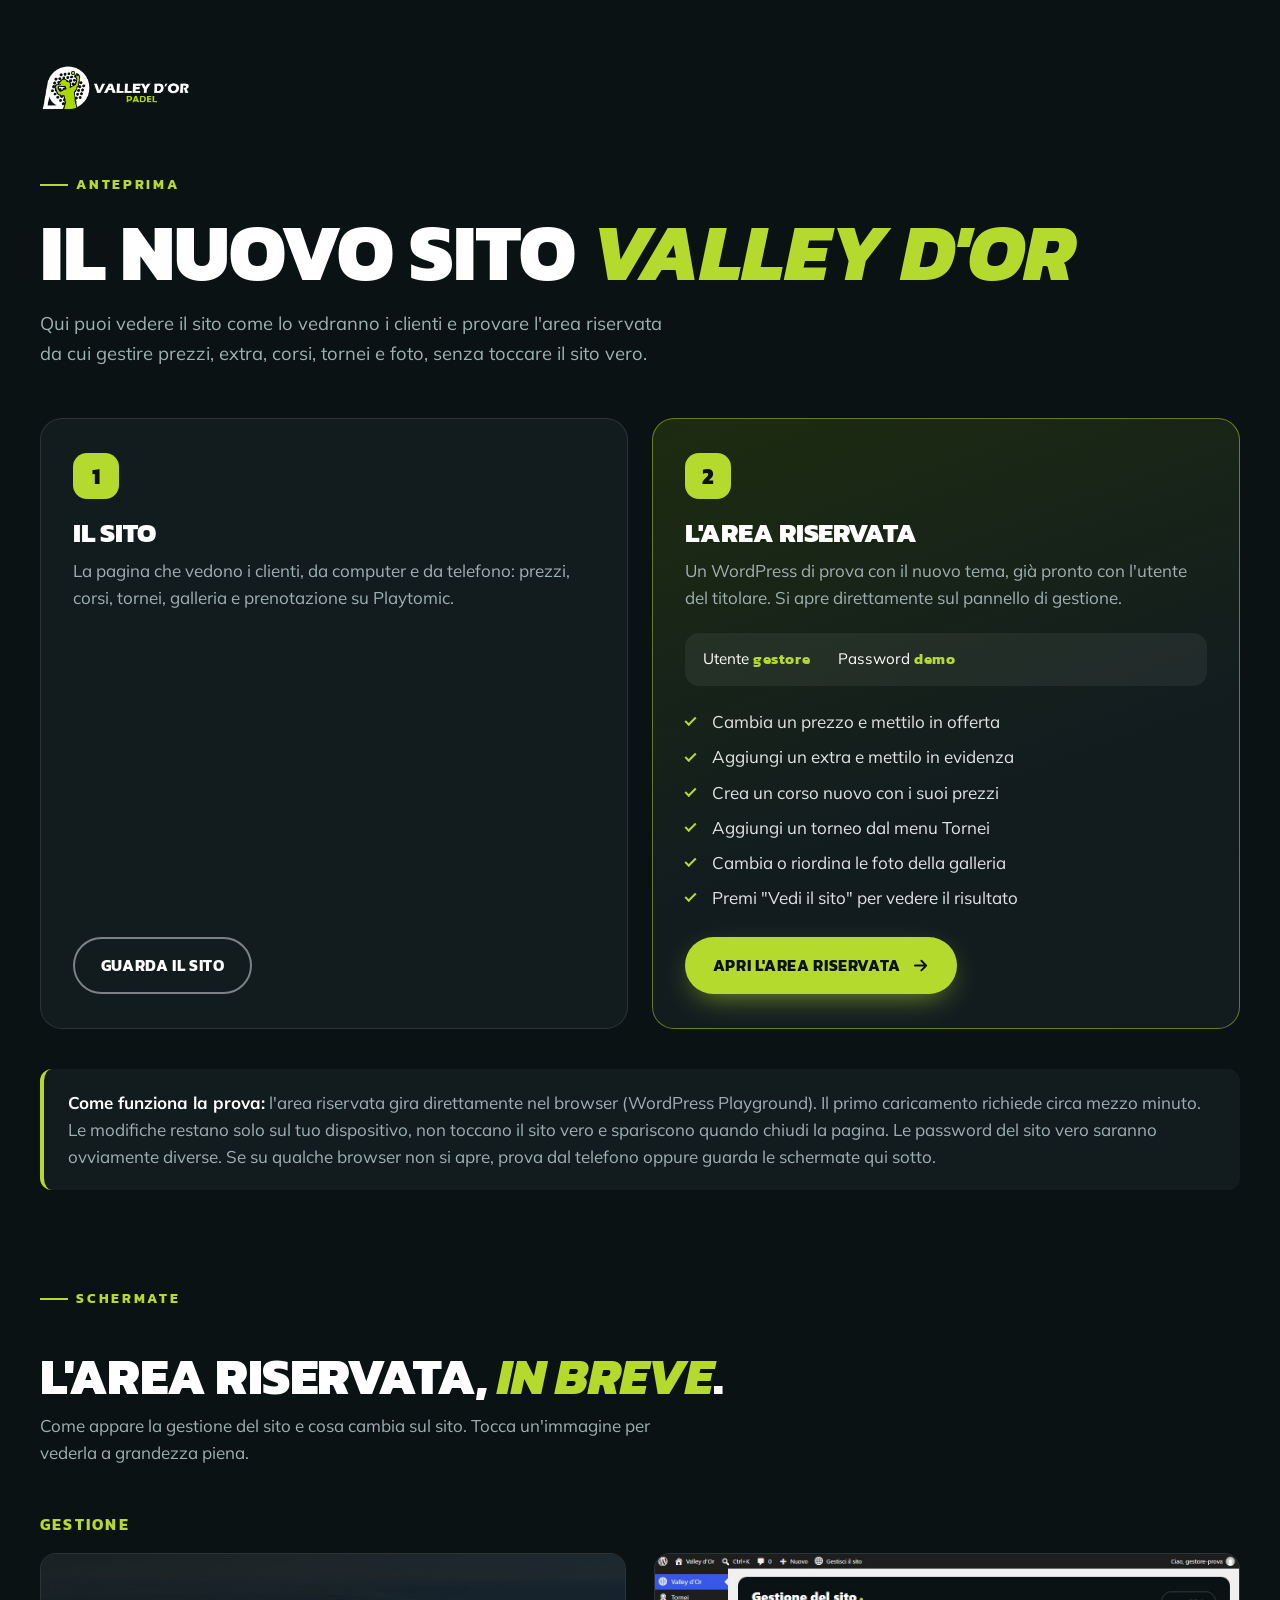
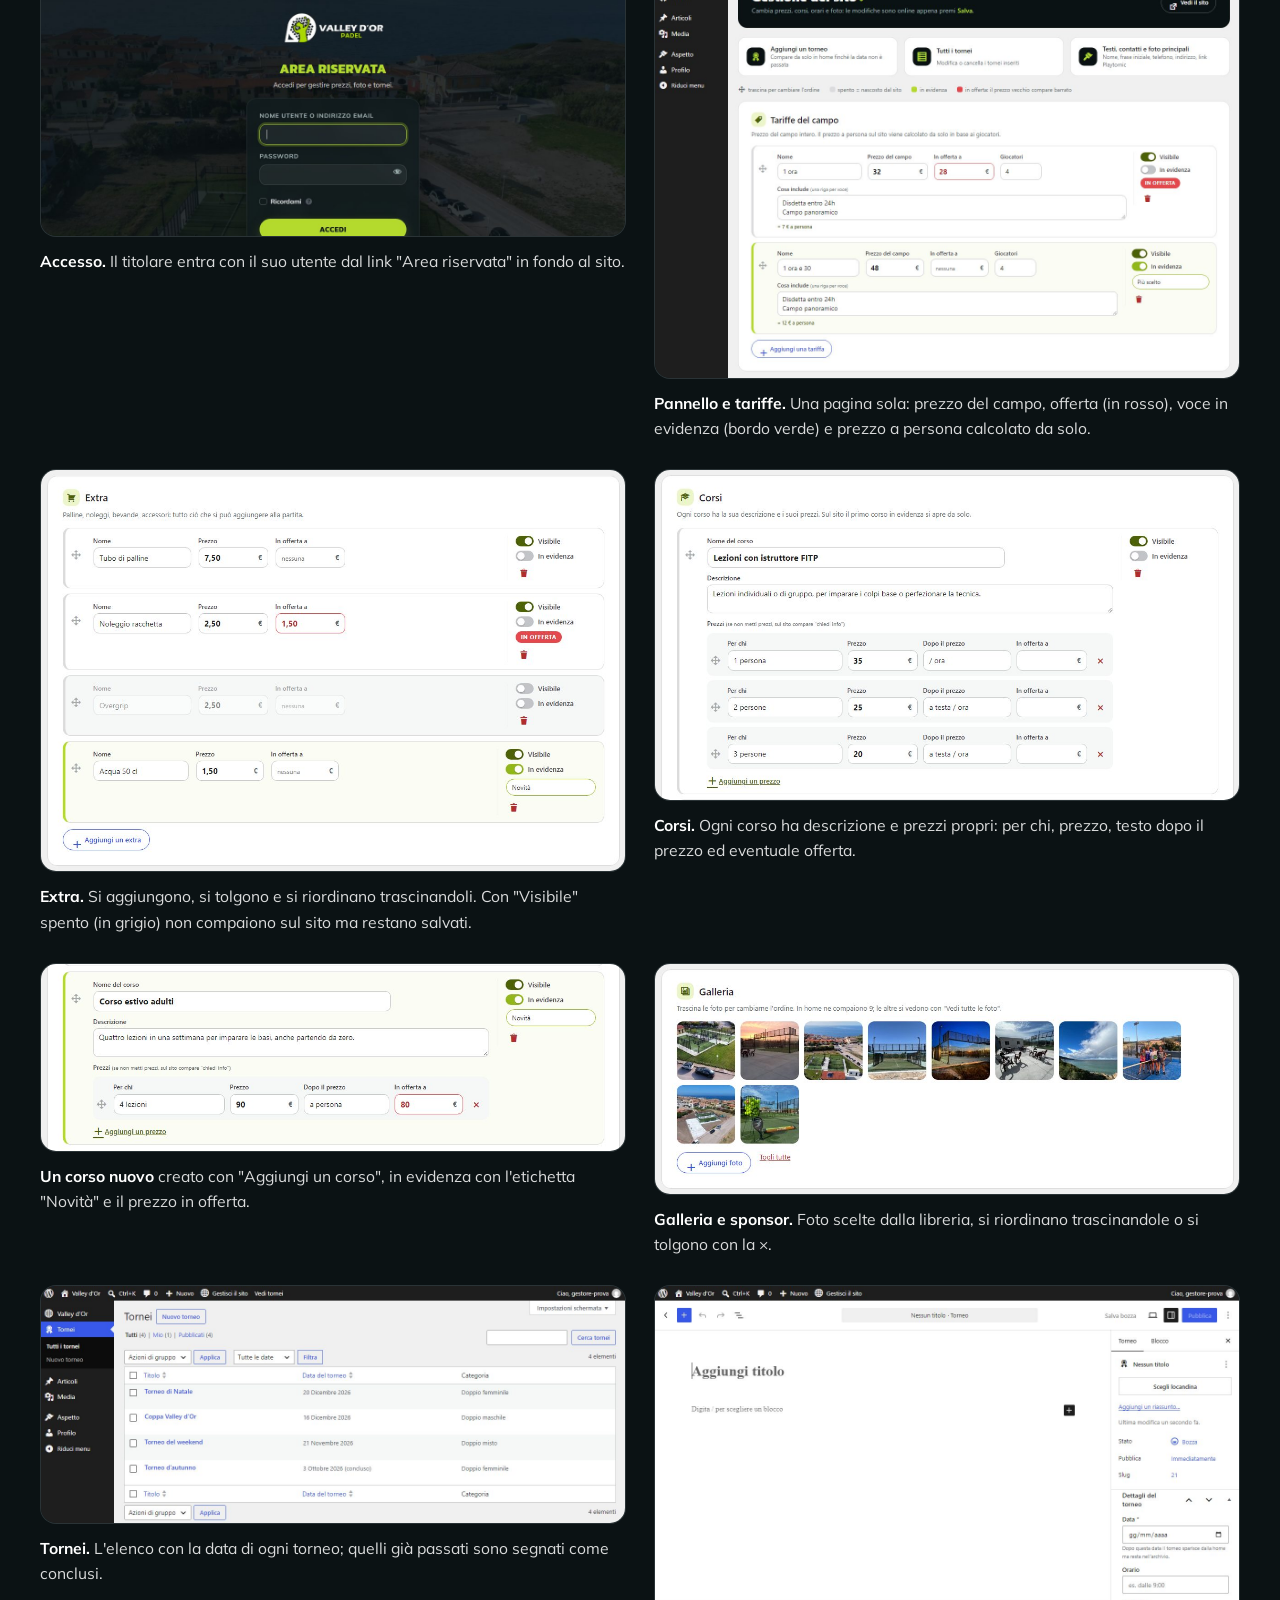
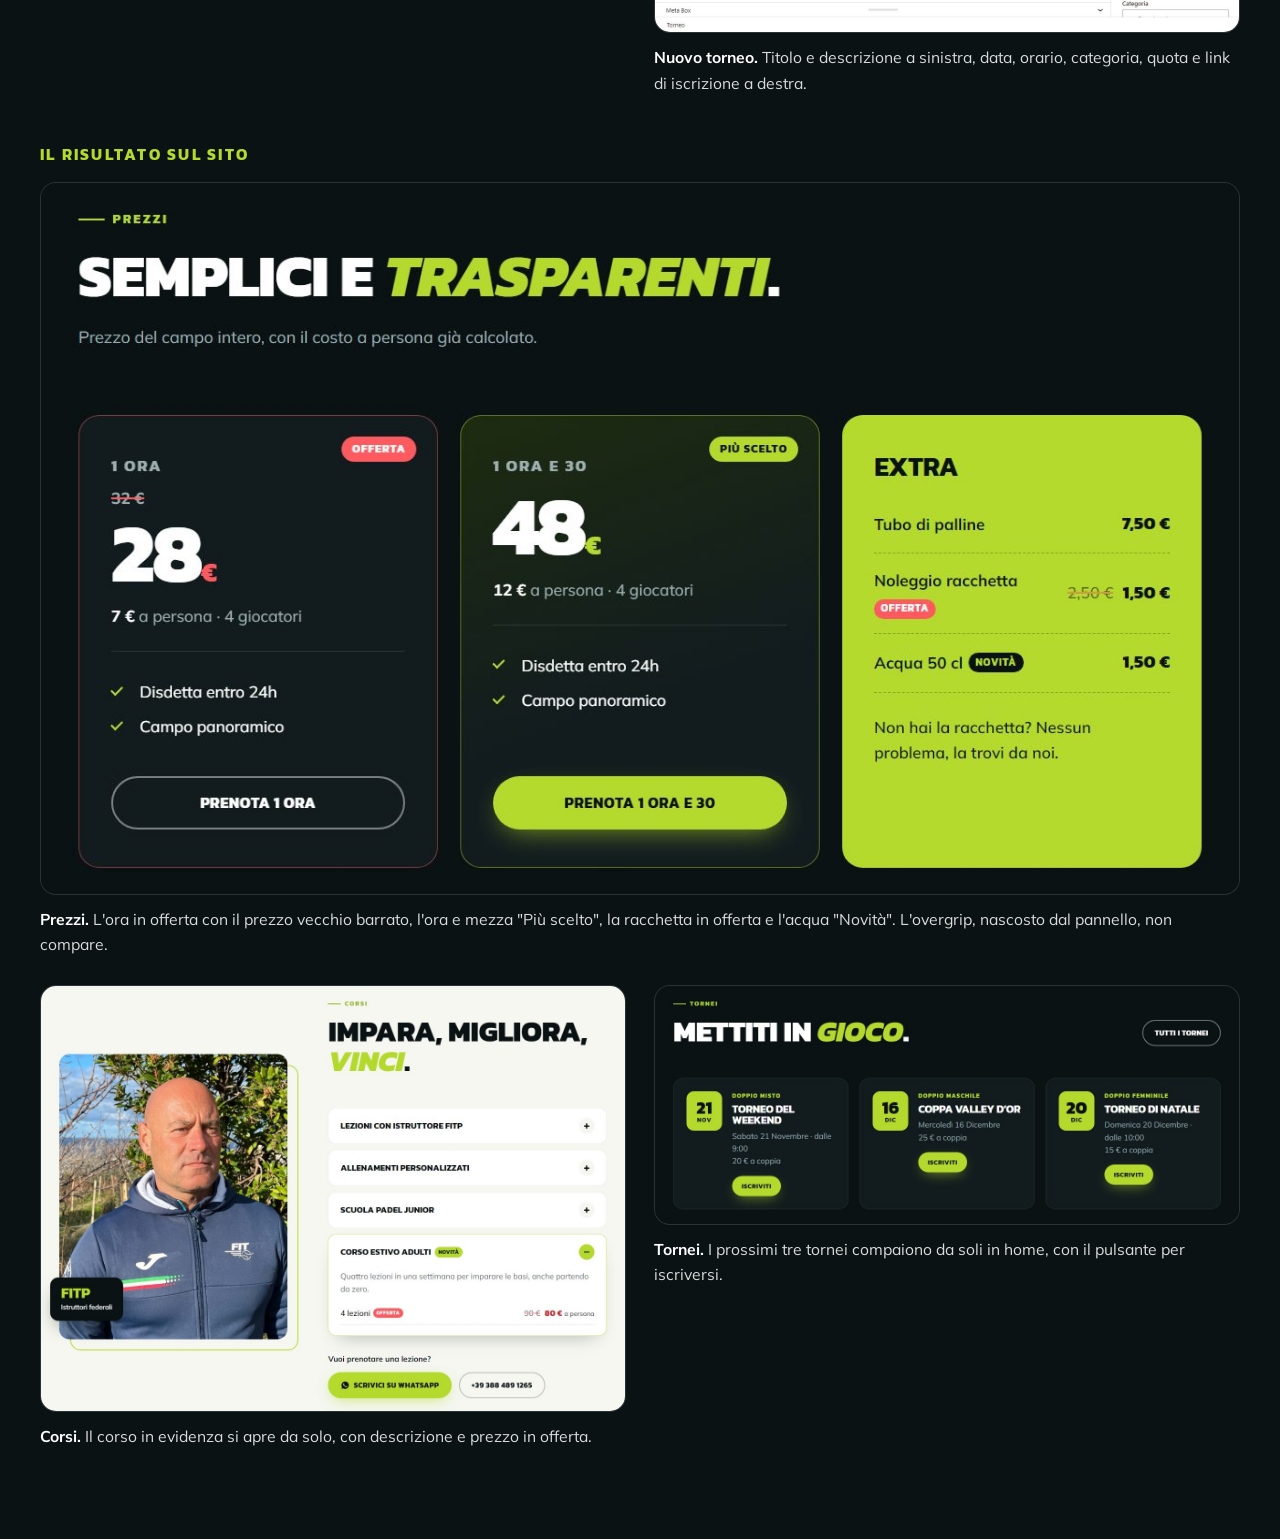
==== commit 11136939: "Pagina demo: schermate dell'area riservata; nome dei corsi più largo (tema 1.2.1) - demo.html: sezio" ====
--- a/demo.html
+++ b/demo.html
@@ -59,6 +59,32 @@
       background: var(--ink-2); color: var(--muted-dark);
     }
     .demo__note strong { color: var(--white); }
+
+    .shots { margin-top: 90px; }
+    .shots h2 { font-size: clamp(2rem, 5vw, 3.2rem); font-weight: 800; margin-bottom: .6rem; }
+    .shots h2 em { color: var(--lime); }
+    .shots > p { max-width: 640px; color: var(--muted-dark); margin: 0 0 40px; }
+    .shots h3 {
+      margin: 50px 0 20px;
+      font-size: 1rem;
+      letter-spacing: .14em;
+      color: var(--lime);
+    }
+    .shots__grid { display: grid; grid-template-columns: repeat(auto-fit, minmax(min(100%, 460px), 1fr)); gap: 28px; }
+    .shot { margin: 0; }
+    .shot--wide { grid-column: 1 / -1; }
+    .shot a {
+      display: block;
+      overflow: hidden;
+      border-radius: 16px;
+      border: 1px solid var(--line);
+      background: var(--ink-2);
+      transition: transform .4s var(--ease), border-color .3s;
+    }
+    .shot a:hover { transform: translateY(-4px); border-color: rgba(179, 218, 45, .5); }
+    .shot img { width: 100%; height: auto; }
+    .shot figcaption { margin-top: 12px; color: rgba(255, 255, 255, .85); font-size: .98rem; }
+    .shot figcaption b { color: var(--white); }
   </style>
 </head>
 <body>
@@ -100,7 +126,65 @@
         </section>
       </div>
 
-      <p class="demo__note"><strong>Come funziona la prova:</strong> l'area riservata gira direttamente nel browser (WordPress Playground). Il primo caricamento richiede circa mezzo minuto. Le modifiche restano solo sul tuo dispositivo, non toccano il sito vero e spariscono quando chiudi la pagina. Le password del sito vero saranno ovviamente diverse.</p>
+      <p class="demo__note"><strong>Come funziona la prova:</strong> l'area riservata gira direttamente nel browser (WordPress Playground). Il primo caricamento richiede circa mezzo minuto. Le modifiche restano solo sul tuo dispositivo, non toccano il sito vero e spariscono quando chiudi la pagina. Le password del sito vero saranno ovviamente diverse. Se su qualche browser non si apre, prova dal telefono oppure guarda le schermate qui sotto.</p>
+
+      <section class="shots" id="schermate">
+        <p class="eyebrow" style="color: var(--lime)">Schermate</p>
+        <h2>L'area riservata, <em>in breve</em>.</h2>
+        <p>Come appare la gestione del sito e cosa cambia sul sito. Tocca un'immagine per vederla a grandezza piena.</p>
+
+        <h3>Gestione</h3>
+        <div class="shots__grid">
+          <figure class="shot">
+            <a href="img/demo/accesso.jpg" target="_blank" rel="noopener"><img src="img/demo/accesso.jpg" alt="Pagina di accesso all'area riservata" loading="lazy" width="1280" height="620"></a>
+            <figcaption><b>Accesso.</b> Il titolare entra con il suo utente dal link "Area riservata" in fondo al sito.</figcaption>
+          </figure>
+          <figure class="shot">
+            <a href="img/demo/pannello.jpg" target="_blank" rel="noopener"><img src="img/demo/pannello.jpg" alt="Pannello di gestione con le tariffe del campo" loading="lazy" width="1280" height="930"></a>
+            <figcaption><b>Pannello e tariffe.</b> Una pagina sola: prezzo del campo, offerta (in rosso), voce in evidenza (bordo verde) e prezzo a persona calcolato da solo.</figcaption>
+          </figure>
+          <figure class="shot">
+            <a href="img/demo/extra.jpg" target="_blank" rel="noopener"><img src="img/demo/extra.jpg" alt="Tabella degli extra" loading="lazy" width="1100" height="756"></a>
+            <figcaption><b>Extra.</b> Si aggiungono, si tolgono e si riordinano trascinandoli. Con "Visibile" spento (in grigio) non compaiono sul sito ma restano salvati.</figcaption>
+          </figure>
+          <figure class="shot">
+            <a href="img/demo/corsi.jpg" target="_blank" rel="noopener"><img src="img/demo/corsi.jpg" alt="Tabella dei corsi con i prezzi" loading="lazy" width="1100" height="622"></a>
+            <figcaption><b>Corsi.</b> Ogni corso ha descrizione e prezzi propri: per chi, prezzo, testo dopo il prezzo ed eventuale offerta.</figcaption>
+          </figure>
+          <figure class="shot">
+            <a href="img/demo/corso-nuovo.jpg" target="_blank" rel="noopener"><img src="img/demo/corso-nuovo.jpg" alt="Nuovo corso in evidenza con prezzo in offerta" loading="lazy" width="1100" height="352"></a>
+            <figcaption><b>Un corso nuovo</b> creato con "Aggiungi un corso", in evidenza con l'etichetta "Novità" e il prezzo in offerta.</figcaption>
+          </figure>
+          <figure class="shot">
+            <a href="img/demo/galleria.jpg" target="_blank" rel="noopener"><img src="img/demo/galleria.jpg" alt="Galleria fotografica nel pannello" loading="lazy" width="1100" height="433"></a>
+            <figcaption><b>Galleria e sponsor.</b> Foto scelte dalla libreria, si riordinano trascinandole o si tolgono con la ×.</figcaption>
+          </figure>
+          <figure class="shot">
+            <a href="img/demo/tornei-elenco.jpg" target="_blank" rel="noopener"><img src="img/demo/tornei-elenco.jpg" alt="Elenco dei tornei" loading="lazy" width="1280" height="520"></a>
+            <figcaption><b>Tornei.</b> L'elenco con la data di ogni torneo; quelli già passati sono segnati come conclusi.</figcaption>
+          </figure>
+          <figure class="shot">
+            <a href="img/demo/torneo-nuovo.jpg" target="_blank" rel="noopener"><img src="img/demo/torneo-nuovo.jpg" alt="Inserimento di un nuovo torneo" loading="lazy" width="1280" height="760"></a>
+            <figcaption><b>Nuovo torneo.</b> Titolo e descrizione a sinistra, data, orario, categoria, quota e link di iscrizione a destra.</figcaption>
+          </figure>
+        </div>
+
+        <h3>Il risultato sul sito</h3>
+        <div class="shots__grid">
+          <figure class="shot shot--wide">
+            <a href="img/demo/sito-prezzi.jpg" target="_blank" rel="noopener"><img src="img/demo/sito-prezzi.jpg" alt="Sezione prezzi del sito con offerta e voce in evidenza" loading="lazy" width="1280" height="760"></a>
+            <figcaption><b>Prezzi.</b> L'ora in offerta con il prezzo vecchio barrato, l'ora e mezza "Più scelto", la racchetta in offerta e l'acqua "Novità". L'overgrip, nascosto dal pannello, non compare.</figcaption>
+          </figure>
+          <figure class="shot">
+            <a href="img/demo/sito-corsi.jpg" target="_blank" rel="noopener"><img src="img/demo/sito-corsi.jpg" alt="Sezione corsi del sito" loading="lazy" width="1280" height="930"></a>
+            <figcaption><b>Corsi.</b> Il corso in evidenza si apre da solo, con descrizione e prezzo in offerta.</figcaption>
+          </figure>
+          <figure class="shot">
+            <a href="img/demo/sito-tornei.jpg" target="_blank" rel="noopener"><img src="img/demo/sito-tornei.jpg" alt="Sezione tornei del sito" loading="lazy" width="1280" height="520"></a>
+            <figcaption><b>Tornei.</b> I prossimi tre tornei compaiono da soli in home, con il pulsante per iscriversi.</figcaption>
+          </figure>
+        </div>
+      </section>
     </div>
   </main>
 </body>
